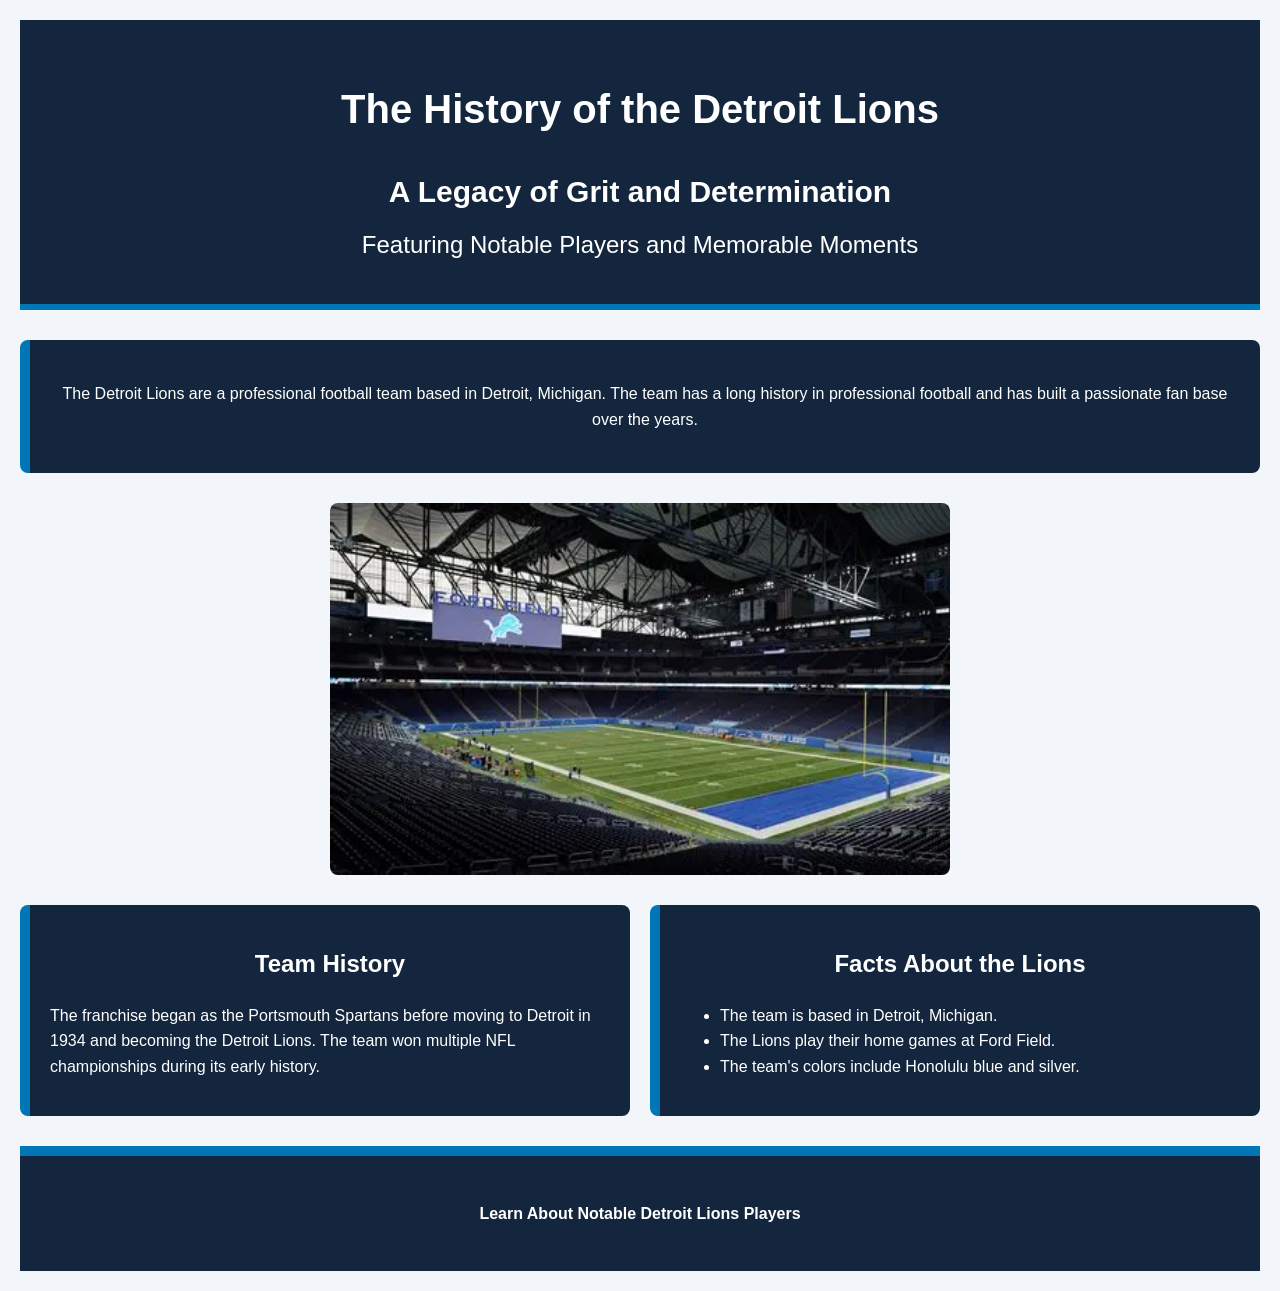
==== index.html @ 49e9519b "fixed structure + lighthouse messages on page" ====
<!DOCTYPE html>
<html lang="en">
<head>
    <meta charset="UTF-8">
    <title>History of the Detroit Lions</title>
    <link rel="stylesheet" href="./css/style.css">

    <meta name="viewport"
      content="width=device-width, initial-scale=1.0">

      <meta name="description"
        content="Explore the history of the Detroit Lions, including notable players, memorable moments, and interesting team facts.">
</head>

<body>

   <!-- Main heading -->
<header>
    <h1 id="main-title">
        The History of the Detroit Lions
    </h1>

    <p class="header-subtitle">
        A Legacy of Grit and Determination
    </p>

    <p class="header-description">
        Featuring Notable Players and Memorable Moments
    </p>
</header>

    <main>

        <section id="lions-introduction">
    <p>
        The Detroit Lions are a professional football
        team based in Detroit, Michigan. The team
        has a long history in professional football
        and has built a passionate fan base over
        the years.
    </p>
</section>

        <!-- Ford Field image -->
        <img
            src="images/ford.field.webp" 
            alt="Ford Field, home of the Detroit Lions"
            width="50%"
        />

        <!-- Flexbox container -->
        <div class="flex-container">

            <!-- History section -->
            <section id="team-history">
                <h2 class="subheader">Team History</h2>

                <p>
                    The franchise began as the Portsmouth
                    Spartans before moving to Detroit in
                    1934 and becoming the Detroit Lions.
                    The team won multiple NFL championships
                    during its early history.
                </p>
            </section>

            <!-- Facts section -->
            <section id="lions-facts">
                <h2 class="subheader">
                    Facts About the Lions
                </h2>

                <ul>
                    <li>
                        The team is based in Detroit, Michigan.
                    </li>
                    <li>
                        The Lions play their home games
                        at Ford Field.
                    </li>
                    <li>
                        The team's colors include
                        Honolulu blue and silver.
                    </li>
                </ul>
            </section>

        </div>

    </main>

    <!-- Navigation footer -->
    <footer>
        <a class="button" href="page2.html">
            Learn About Notable Detroit Lions Players
        </a>
    </footer>

</body>
</html>
---- css/style.css ----
/* Apply a font to the entire website */
* {
    font-family: Arial, sans-serif;
    box-sizing: border-box;
}

/* Style the background */
body {
    background-color: #F2F6FA;
    color: #14263D;
    margin: 0;
    padding: 20px;
    line-height: 1.6;
}

/* Style the header */
header {
    background-color: #14263D;
    color: #FFFFFF;
    text-align: center;
    padding: 30px;
    border-bottom: 6px solid #0076B6;
}

/* Style the header subtitle */
.header-subtitle {
    font-size: 30px;
    color: #FFFFFF;
    font-weight: bold;
    text-align: center;
    margin: 10px 0;
}

/* Style the header description */
.header-description {
    font-size: 24px;
    color: #FFFFFF;
    text-align: center;
    margin: 10px 0;
}

/* Center images and round their corners */
img {
    width: 50%;
    max-width: 100%;
    height: auto;
    border-radius: 8px;
    display: block;
    margin: auto;
}

/* Style image captions */
figcaption {
    color: #263B53;
    text-align: center;
    margin-top: 10px;
}

/* Style list subheaders */
.subheader {
    font-weight: bold;
    font-size: 24px;
    text-align: center;
}

/* Style navigation buttons */
.button {
    background-color: #14263D;
    color: #FFFFFF;
    padding: 15px;
    text-align: center;
    text-decoration: none;
    font-size: 16px;
    display: inline-block;
    margin: 10px;
    border-radius: 8px;
    font-weight: bold;
}

/* Change button color when hovering */
.button:hover {
    background-color: #005A8B;
    color: #FFFFFF;
}

/* Improve keyboard navigation */
.button:focus-visible {
    outline: 3px solid #0076B6;
    outline-offset: 3px;
}

/* Style the main title */
#main-title {
    font-size: 40px;
    color: #FFFFFF;
}

/* Arrange the two sections side by side */
.flex-container {
    display: flex;
    gap: 20px;
    margin-top: 30px;
    align-items: stretch;
}

/* Style the history section */
#team-history {
    background-color: #14263D;
    color: #FFF;
    padding: 20px;
    border-left: 10px solid #0076B6;
    border-radius: 8px;
    flex: 1;
}

/* Style the facts section */
#lions-facts {
    background-color: #14263D;
    color: #FFFFFF;
    padding: 20px;
     border-left: 10px solid #0076B6;
    border-radius: 8px;
    border-radius: 8px;
    flex: 1;
}

/* Keep section headings readable */
#team-history .subheader,
#lions-facts .subheader,
#players-intro .subheader,
#notable-players .subheader {
    color: #FFFFFF;
}

/* Style the footer */
footer {
    background-color: #14263D;
    color: #FFFFFF;
    text-align: center;
    padding: 20px;
    margin-top: 30px;
    border-top: 10px solid #0076B6;
}

/* Style the players introduction */
#players-intro {
    background-color: #14263D;
    color: #FFFFFF;
    padding: 20px;
    border-left: 10px solid #0076B6;
    border-radius: 8px;
    flex: 1;
}

/* Style the notable players section */
#notable-players {
    background-color: #14263D;
    color: #FFFFFF;
    padding: 20px;
    border-radius: 10px;
    flex: 1;
}

/* Mobile-friendly layout */
@media (max-width: 650px) {

    /* Stack sections vertically */
    .flex-container {
        flex-direction: column;
        align-items: stretch;
    }

    .flex-container > section {
        flex: 1 1 auto;
        width: 100%;
    }

    /* Adjust the main title */
    #main-title {
        font-size: 28px;
    }

    /* Adjust the header subtitle */
    .header-subtitle {
        font-size: 22px;
    }

    /* Adjust the header description */
    .header-description {
        font-size: 18px;
    }

    /* Reduce spacing */
    header {
        padding: 20px 10px;
    }

    body {
        padding: 10px;
    }

    /* Make images responsive */
    img {
        width: 100%;
        height: auto;
    }

    /* Adjust navigation buttons */
    .button {
        display: block;
        margin: 10px auto;
        max-width: 100%;
    }
}

/* Style the Lions introduction */
#lions-introduction {
    background-color: #14263D;
    color: #FFFFFF;
    text-align: center;
    padding: 25px;
    margin: 30px auto;
    border-left: 10px solid #0076B6;
    border-radius: 8px;
}
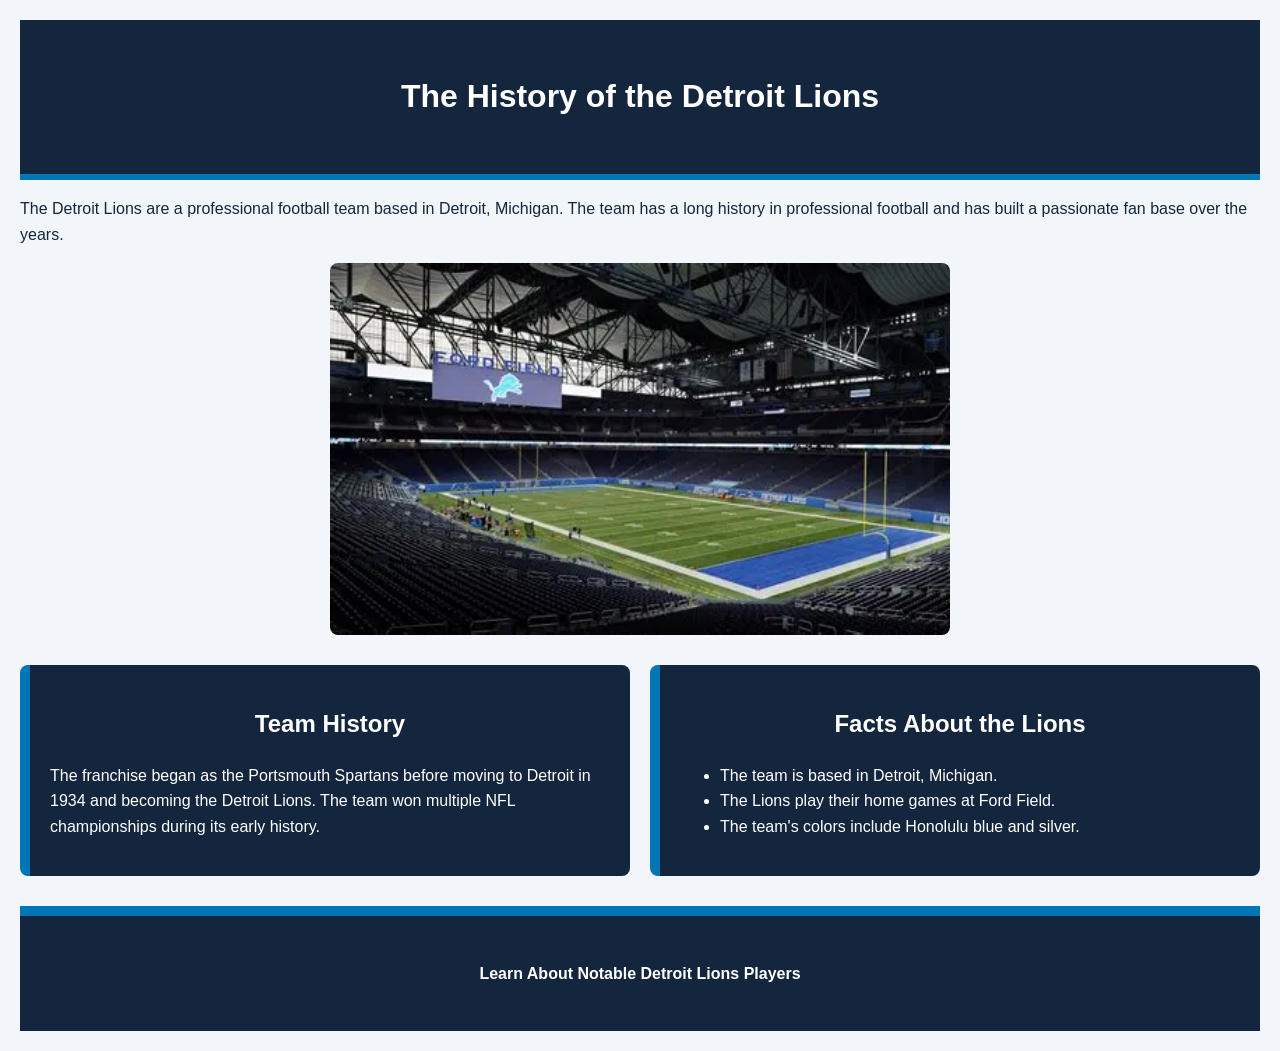
==== commit 016d2d40: "Add meta description for SEO" ====
--- a/index.html
+++ b/index.html
@@ -1,3 +1,4 @@
+
 <!DOCTYPE html>
 <html lang="en">
 <head>
@@ -5,47 +6,32 @@
     <title>History of the Detroit Lions</title>
     <link rel="stylesheet" href="./css/style.css">
 
-    <meta name="viewport"
-      content="width=device-width, initial-scale=1.0">
-
       <meta name="description"
         content="Explore the history of the Detroit Lions, including notable players, memorable moments, and interesting team facts.">
 </head>
 
 <body>
 
-   <!-- Main heading -->
-<header>
-    <h1 id="main-title">
-        The History of the Detroit Lions
-    </h1>
-
-    <p class="header-subtitle">
-        A Legacy of Grit and Determination
-    </p>
-
-    <p class="header-description">
-        Featuring Notable Players and Memorable Moments
-    </p>
-</header>
+    <!-- Main heading -->
+    <header>
+        <h1>The History of the Detroit Lions</h1>
+    </header>
 
     <main>
 
-        <section id="lions-introduction">
-    <p>
-        The Detroit Lions are a professional football
-        team based in Detroit, Michigan. The team
-        has a long history in professional football
-        and has built a passionate fan base over
-        the years.
-    </p>
-</section>
+        <!-- Introduction -->
+        <p>
+            The Detroit Lions are a professional football team
+            based in Detroit, Michigan. The team has a long
+            history in professional football and has built
+            a passionate fan base over the years.
+        </p>
 
         <!-- Ford Field image -->
         <img
-            src="images/ford.field.webp" 
+            src="images/ford.field.webp"
             alt="Ford Field, home of the Detroit Lions"
-            width="50%"
+            width="500"
         />
 
         <!-- Flexbox container -->
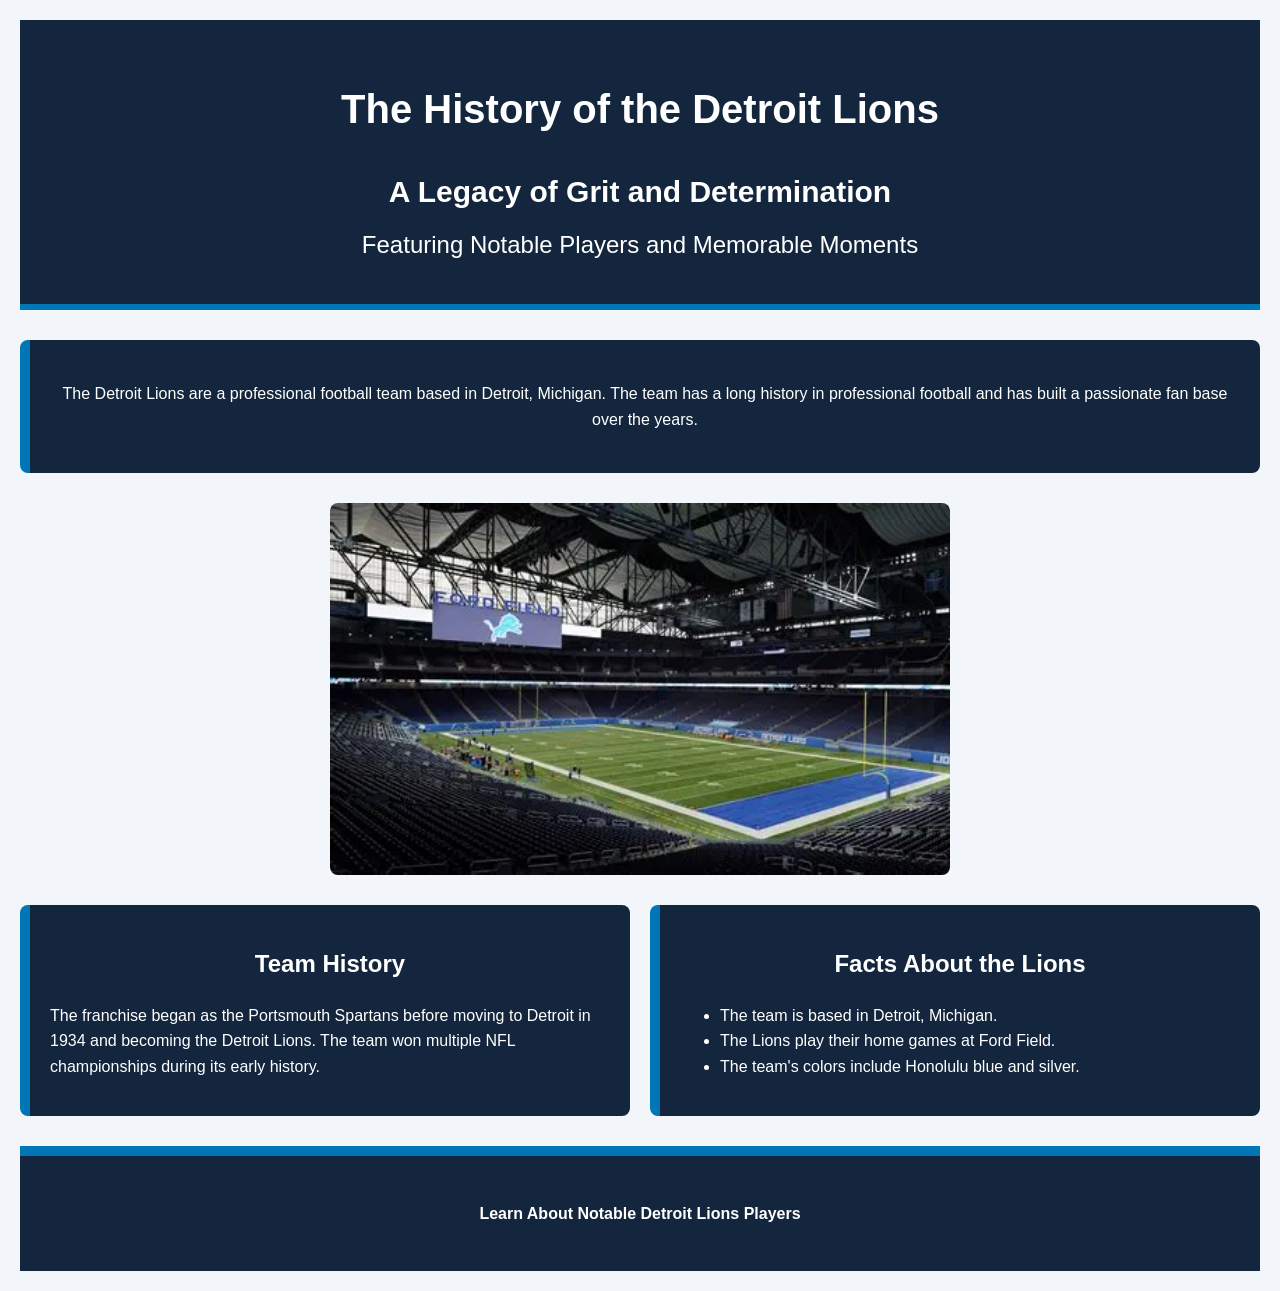
==== commit 6e41ce7d: "Improve accessibility and color contrast" ====
--- a/index.html
+++ b/index.html
@@ -12,20 +12,32 @@
 
 <body>
 
-    <!-- Main heading -->
-    <header>
-        <h1>The History of the Detroit Lions</h1>
-    </header>
+   <!-- Main heading -->
+<header>
+    <h1 id="main-title">
+        The History of the Detroit Lions
+    </h1>
+
+    <p class="header-subtitle">
+        A Legacy of Grit and Determination
+    </p>
+
+    <p class="header-description">
+        Featuring Notable Players and Memorable Moments
+    </p>
+</header>
 
     <main>
 
-        <!-- Introduction -->
-        <p>
-            The Detroit Lions are a professional football team
-            based in Detroit, Michigan. The team has a long
-            history in professional football and has built
-            a passionate fan base over the years.
-        </p>
+        <section id="lions-introduction">
+    <p>
+        The Detroit Lions are a professional football
+        team based in Detroit, Michigan. The team
+        has a long history in professional football
+        and has built a passionate fan base over
+        the years.
+    </p>
+</section>
 
         <!-- Ford Field image -->
         <img
--- a/css/style.css
+++ b/css/style.css
@@ -143,6 +143,14 @@
     border-top: 10px solid #0076B6;
 }
 
+/* Keep the layout readable on smaller screens */
+@media (max-width: 650px) {
+    .flex-container {
+        flex-direction: column;
+    }
+}
+
+
 /* Style the players introduction */
 #players-intro {
     background-color: #14263D;
@@ -162,58 +170,6 @@
     flex: 1;
 }
 
-/* Mobile-friendly layout */
-@media (max-width: 650px) {
-
-    /* Stack sections vertically */
-    .flex-container {
-        flex-direction: column;
-        align-items: stretch;
-    }
-
-    .flex-container > section {
-        flex: 1 1 auto;
-        width: 100%;
-    }
-
-    /* Adjust the main title */
-    #main-title {
-        font-size: 28px;
-    }
-
-    /* Adjust the header subtitle */
-    .header-subtitle {
-        font-size: 22px;
-    }
-
-    /* Adjust the header description */
-    .header-description {
-        font-size: 18px;
-    }
-
-    /* Reduce spacing */
-    header {
-        padding: 20px 10px;
-    }
-
-    body {
-        padding: 10px;
-    }
-
-    /* Make images responsive */
-    img {
-        width: 100%;
-        height: auto;
-    }
-
-    /* Adjust navigation buttons */
-    .button {
-        display: block;
-        margin: 10px auto;
-        max-width: 100%;
-    }
-}
-
 /* Style the Lions introduction */
 #lions-introduction {
     background-color: #14263D;
@@ -223,4 +179,4 @@
     margin: 30px auto;
     border-left: 10px solid #0076B6;
     border-radius: 8px;
-}+}
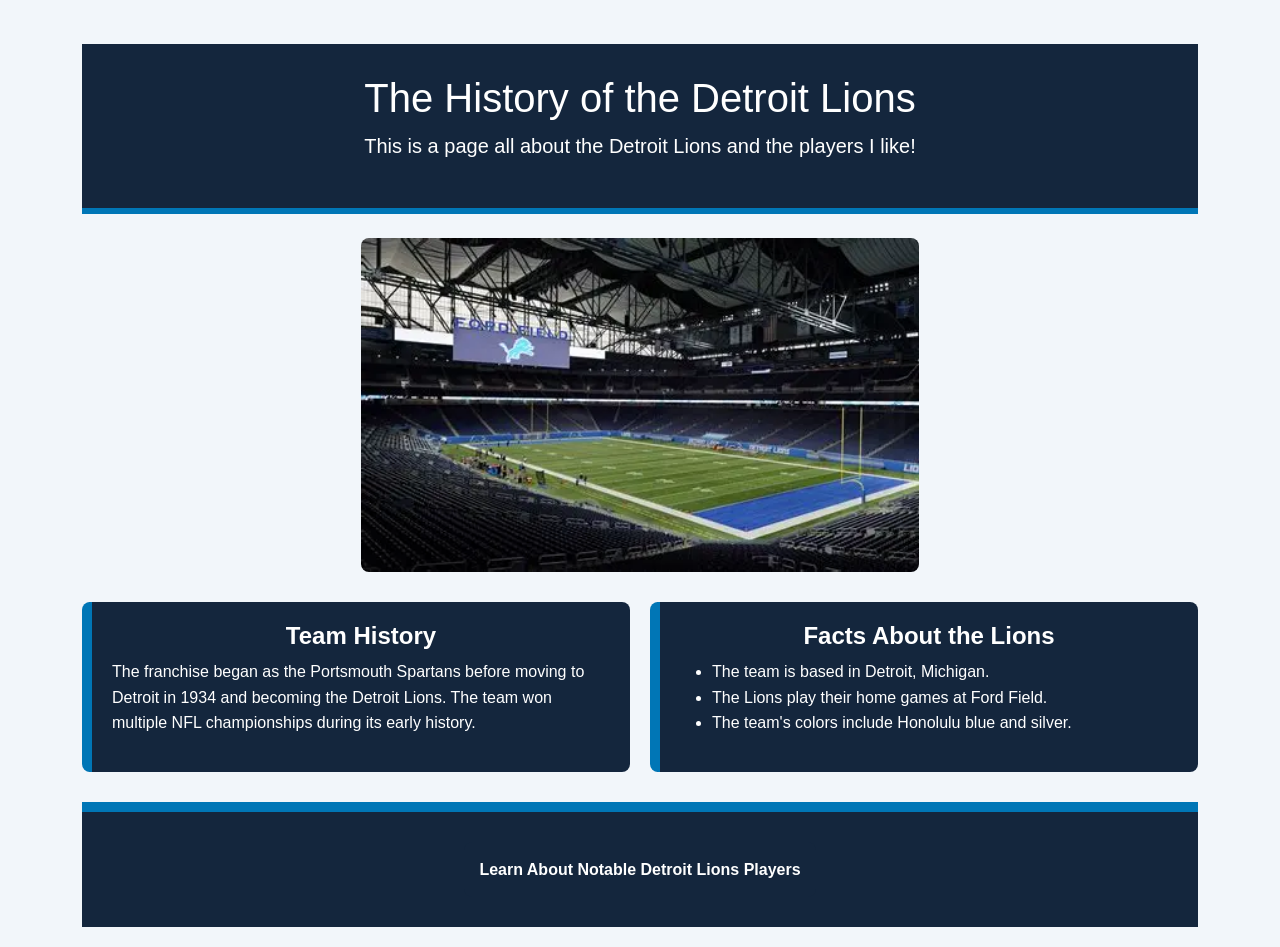
==== commit 7e8fd2e9: "Add Bootstrap CDN to HTML pages" ====
--- a/index.html
+++ b/index.html
@@ -1,10 +1,20 @@
-
 <!DOCTYPE html>
 <html lang="en">
 <head>
     <meta charset="UTF-8">
     <title>History of the Detroit Lions</title>
+
+    <!-- Link to Bootstrap -->
+  <link href="https://cdn.jsdelivr.net/npm/bootstrap@5.3.3/dist/css/bootstrap.min.css" rel="stylesheet" integrity="sha384-QWTKZyjpPEjISv5WaRU9OFeRpok6YctnYmDr5pNlyT2bRjXh0JMhjY6hW+ALEwIH" crossorigin="anonymous">
+  
+  <!-- Link to Your Custom Stylesheet -->
+  <!-- <link rel="stylesheet" href="css/style.css"> -->
+</head>
+
     <link rel="stylesheet" href="./css/style.css">
+
+    <meta name="viewport"
+      content="width=device-width, initial-scale=1.0">
 
       <meta name="description"
         content="Explore the history of the Detroit Lions, including notable players, memorable moments, and interesting team facts.">
@@ -12,8 +22,24 @@
 
 <body>
 
+    <body>
+  <div class="container mt-4">
+
    <!-- Main heading -->
-<header>
+
+   <header class="text-center mb-4">
+    <h1 id="main-title">
+        The History of the Detroit Lions
+    </h1>
+
+    <p class="lead">
+        This is a page all about the Detroit Lions and the players I like!
+    </p>
+</header>
+
+   <!-- Old CSS Header 
+   <header>
+
     <h1 id="main-title">
         The History of the Detroit Lions
     </h1>
@@ -41,9 +67,9 @@
 
         <!-- Ford Field image -->
         <img
-            src="images/ford.field.webp"
+            src="images/ford.field.webp" 
             alt="Ford Field, home of the Detroit Lions"
-            width="500"
+            width="50%"
         />
 
         <!-- Flexbox container -->
--- a/css/style.css
+++ b/css/style.css
@@ -143,14 +143,6 @@
     border-top: 10px solid #0076B6;
 }
 
-/* Keep the layout readable on smaller screens */
-@media (max-width: 650px) {
-    .flex-container {
-        flex-direction: column;
-    }
-}
-
-
 /* Style the players introduction */
 #players-intro {
     background-color: #14263D;
@@ -180,3 +172,54 @@
     border-left: 10px solid #0076B6;
     border-radius: 8px;
 }
+/* Mobile-friendly layout */
+@media (max-width: 650px) {
+
+    /* Stack sections vertically */
+    .flex-container {
+        flex-direction: column;
+        align-items: stretch;
+    }
+
+    .flex-container > section {
+        flex: 1 1 auto;
+        width: 100%;
+    }
+
+    /* Adjust the main title */
+    #main-title {
+        font-size: 28px;
+    }
+
+    /* Adjust the header subtitle */
+    .header-subtitle {
+        font-size: 22px;
+    }
+
+    /* Adjust the header description */
+    .header-description {
+        font-size: 18px;
+    }
+
+    /* Reduce spacing */
+    header {
+        padding: 20px 10px;
+    }
+
+    body {
+        padding: 10px;
+    }
+
+    /* Make images responsive */
+    img {
+        width: 100%;
+        height: auto;
+    }
+
+    /* Adjust navigation buttons */
+    .button {
+        display: block;
+        margin: 10px auto;
+        max-width: 100%;
+    }
+}
--- a/css/style.css
+++ b/css/style.css
@@ -143,14 +143,6 @@
     border-top: 10px solid #0076B6;
 }
 
-/* Keep the layout readable on smaller screens */
-@media (max-width: 650px) {
-    .flex-container {
-        flex-direction: column;
-    }
-}
-
-
 /* Style the players introduction */
 #players-intro {
     background-color: #14263D;
@@ -180,3 +172,54 @@
     border-left: 10px solid #0076B6;
     border-radius: 8px;
 }
+/* Mobile-friendly layout */
+@media (max-width: 650px) {
+
+    /* Stack sections vertically */
+    .flex-container {
+        flex-direction: column;
+        align-items: stretch;
+    }
+
+    .flex-container > section {
+        flex: 1 1 auto;
+        width: 100%;
+    }
+
+    /* Adjust the main title */
+    #main-title {
+        font-size: 28px;
+    }
+
+    /* Adjust the header subtitle */
+    .header-subtitle {
+        font-size: 22px;
+    }
+
+    /* Adjust the header description */
+    .header-description {
+        font-size: 18px;
+    }
+
+    /* Reduce spacing */
+    header {
+        padding: 20px 10px;
+    }
+
+    body {
+        padding: 10px;
+    }
+
+    /* Make images responsive */
+    img {
+        width: 100%;
+        height: auto;
+    }
+
+    /* Adjust navigation buttons */
+    .button {
+        display: block;
+        margin: 10px auto;
+        max-width: 100%;
+    }
+}
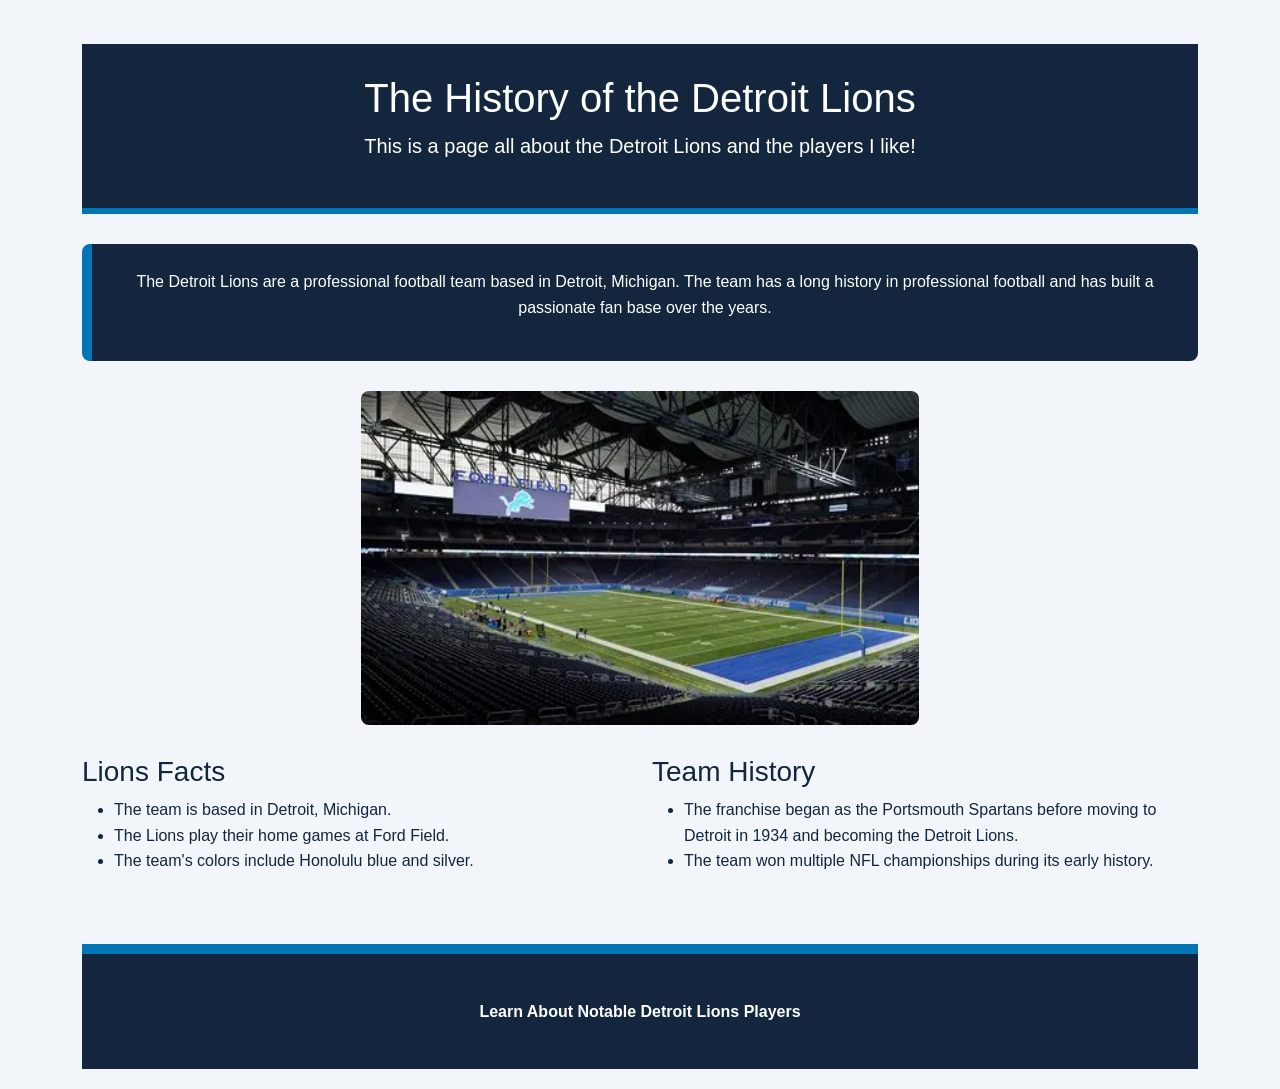
==== commit d51005c9: "Add Bootstrap grid and layout util" ====
--- a/index.html
+++ b/index.html
@@ -51,7 +51,8 @@
     <p class="header-description">
         Featuring Notable Players and Memorable Moments
     </p>
-</header>
+
+</header> -->
 
     <main>
 
@@ -75,7 +76,7 @@
         <!-- Flexbox container -->
         <div class="flex-container">
 
-            <!-- History section -->
+            <!-- Old CSS History section 
             <section id="team-history">
                 <h2 class="subheader">Team History</h2>
 
@@ -86,9 +87,29 @@
                     The team won multiple NFL championships
                     during its early history.
                 </p>
-            </section>
+            </section> -->
 
-            <!-- Facts section -->
+            <!-- Bootstrap version of facts and history -->
+           <div class="row">
+    <section class="col-md-6 mb-4">
+        <h3>Lions Facts</h3>
+        <ul>
+            <li>The team is based in Detroit, Michigan.</li>
+            <li>The Lions play their home games at Ford Field.</li>
+            <li>The team's colors include Honolulu blue and silver.</li>
+        </ul>
+    </section>
+
+    <section class="col-md-6 mb-4">
+        <h3>Team History</h3>
+        <ul>
+            <li>The franchise began as the Portsmouth Spartans before moving to Detroit in 1934 and becoming the Detroit Lions.</li>
+            <li>The team won multiple NFL championships during its early history.</li>
+        </ul>
+    </section>
+</div>
+
+            <!-- Old CSSFacts section
             <section id="lions-facts">
                 <h2 class="subheader">
                     Facts About the Lions
@@ -107,7 +128,7 @@
                         Honolulu blue and silver.
                     </li>
                 </ul>
-            </section>
+            </section> -->
 
         </div>
 
@@ -119,6 +140,13 @@
             Learn About Notable Detroit Lions Players
         </a>
     </footer>
-
+    
+    <!-- Old Navigation footer
+    <footer>
+        <a class="button" href="page2.html">
+            Learn About Notable Detroit Lions Players
+        </a>
+    </footer> -->
+  </div> <!-- Close container div -->
 </body>
 </html>
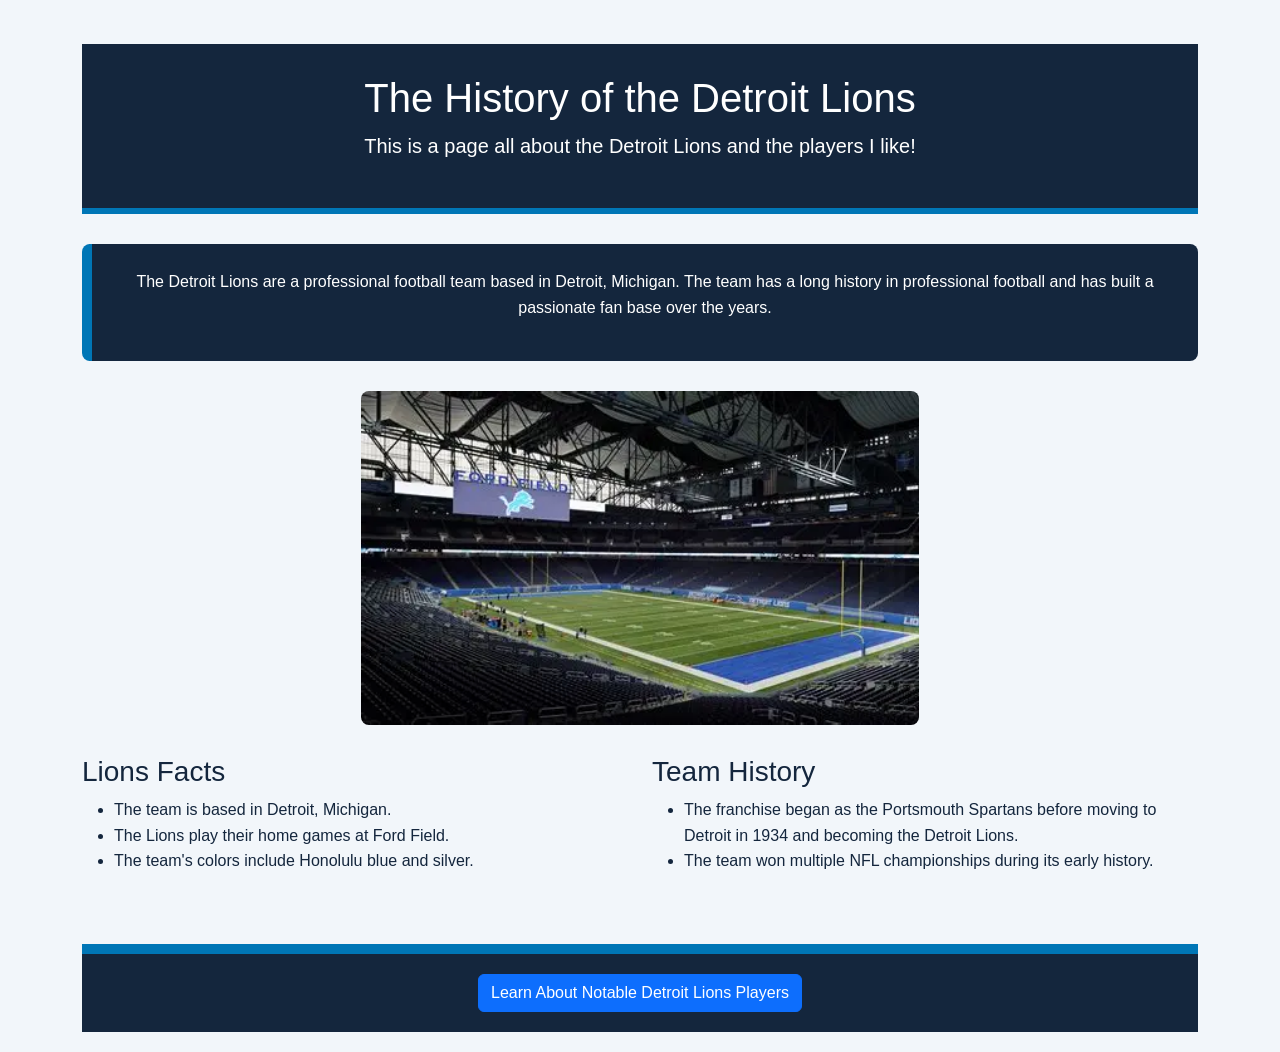
==== commit adcb4960: "Add Bootstrap buttons and footer styling" ====
--- a/index.html
+++ b/index.html
@@ -134,9 +134,10 @@
 
     </main>
 
-    <!-- Navigation footer -->
+
+    <!-- Bootstrap button -->
     <footer>
-        <a class="button" href="page2.html">
+        <a class="btn btn-primary" href="page2.html">
             Learn About Notable Detroit Lions Players
         </a>
     </footer>
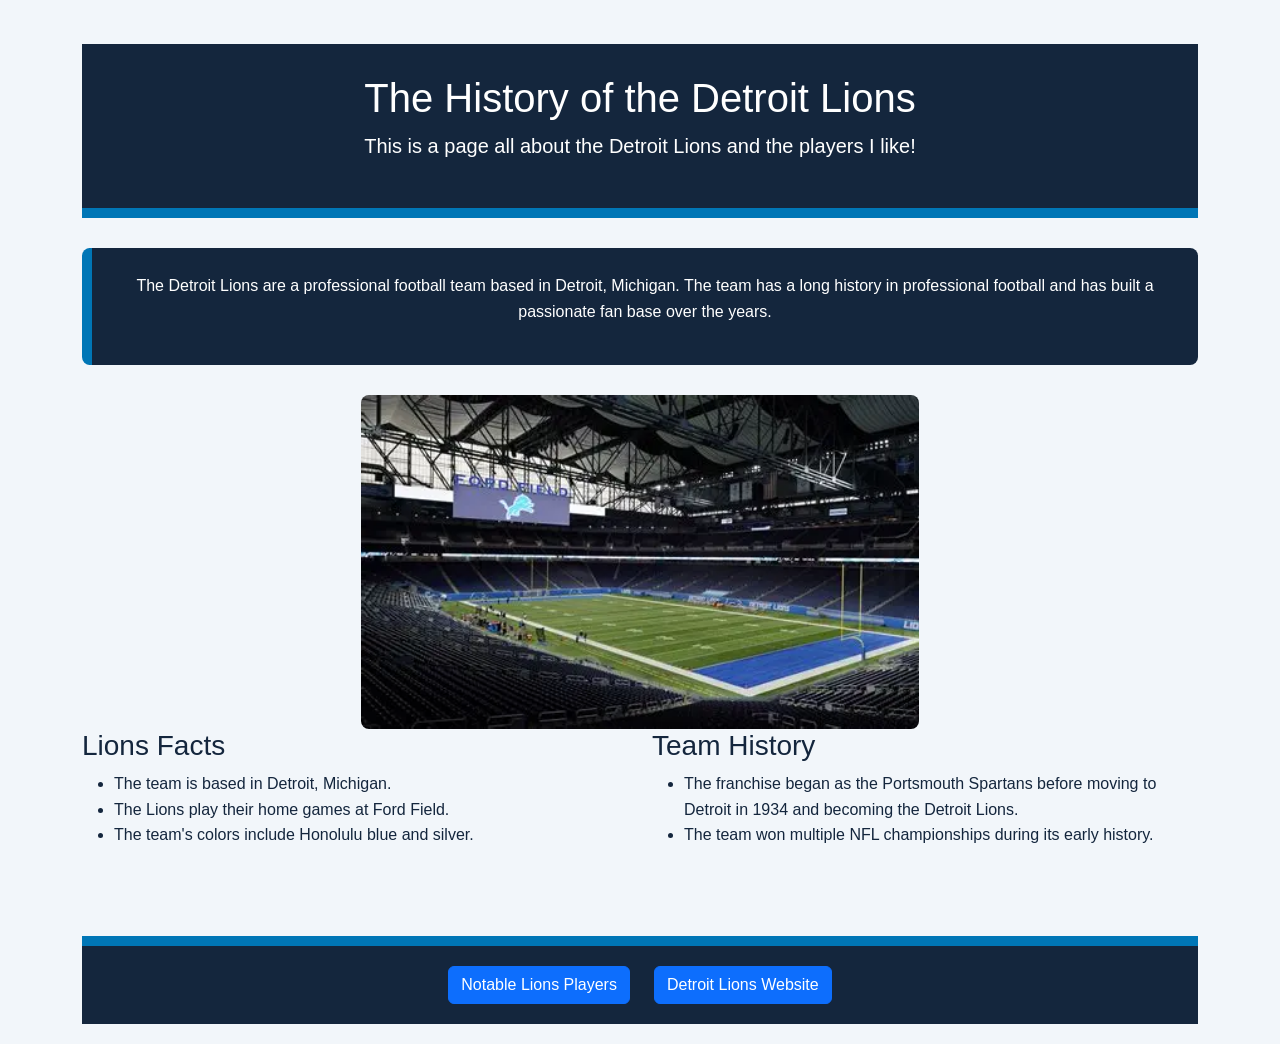
==== commit c1977444: "Clean up bootstrap, HTML and CSS" ====
--- a/index.html
+++ b/index.html
@@ -1,84 +1,94 @@
 <!DOCTYPE html>
 <html lang="en">
+
 <head>
     <meta charset="UTF-8">
+
+    <meta name="viewport"
+          content="width=device-width, initial-scale=1.0">
+
+    <meta name="description"
+          content="Explore the history of the Detroit Lions, including notable players, memorable moments, and interesting team facts.">
+
     <title>History of the Detroit Lions</title>
 
     <!-- Link to Bootstrap -->
-  <link href="https://cdn.jsdelivr.net/npm/bootstrap@5.3.3/dist/css/bootstrap.min.css" rel="stylesheet" integrity="sha384-QWTKZyjpPEjISv5WaRU9OFeRpok6YctnYmDr5pNlyT2bRjXh0JMhjY6hW+ALEwIH" crossorigin="anonymous">
-  
-  <!-- Link to Your Custom Stylesheet -->
-  <!-- <link rel="stylesheet" href="css/style.css"> -->
+    <link href="https://cdn.jsdelivr.net/npm/bootstrap@5.3.3/dist/css/bootstrap.min.css"
+          rel="stylesheet"
+          integrity="sha384-QWTKZyjpPEjISv5WaRU9OFeRpok6YctnYmDr5pNlyT2bRjXh0JMhjY6hW+ALEwIH"
+          crossorigin="anonymous">
+
+    <!-- Link to Your Custom Stylesheet -->
+    <link rel="stylesheet" href="./css/style.css">
+
 </head>
 
-    <link rel="stylesheet" href="./css/style.css">
-
-    <meta name="viewport"
-      content="width=device-width, initial-scale=1.0">
-
-      <meta name="description"
-        content="Explore the history of the Detroit Lions, including notable players, memorable moments, and interesting team facts.">
-</head>
-
 <body>
 
-    <body>
-  <div class="container mt-4">
-
-   <!-- Main heading -->
-
-   <header class="text-center mb-4">
-    <h1 id="main-title">
-        The History of the Detroit Lions
-    </h1>
-
-    <p class="lead">
-        This is a page all about the Detroit Lions and the players I like!
-    </p>
-</header>
-
-   <!-- Old CSS Header 
-   <header>
-
-    <h1 id="main-title">
-        The History of the Detroit Lions
-    </h1>
-
-    <p class="header-subtitle">
-        A Legacy of Grit and Determination
-    </p>
-
-    <p class="header-description">
-        Featuring Notable Players and Memorable Moments
-    </p>
-
-</header> -->
-
-    <main>
-
-        <section id="lions-introduction">
-    <p>
-        The Detroit Lions are a professional football
-        team based in Detroit, Michigan. The team
-        has a long history in professional football
-        and has built a passionate fan base over
-        the years.
-    </p>
-</section>
-
-        <!-- Ford Field image -->
-        <img
-            src="images/ford.field.webp" 
-            alt="Ford Field, home of the Detroit Lions"
-            width="50%"
-        />
-
-        <!-- Flexbox container -->
-        <div class="flex-container">
-
-            <!-- Old CSS History section 
+    <div class="container mt-4">
+
+        <!-- Main heading -->
+        <header class="text-center mb-4">
+
+            <h1 id="main-title">
+                The History of the Detroit Lions
+            </h1>
+
+            <p class="lead">
+                This is a page all about the Detroit Lions and the players I like!
+            </p>
+
+        </header>
+
+
+        <!-- Old CSS Header
+        <header>
+
+            <h1 id="main-title">
+                The History of the Detroit Lions
+            </h1>
+
+            <p class="header-subtitle">
+                A Legacy of Grit and Determination
+            </p>
+
+            <p class="header-description">
+                Featuring Notable Players and Memorable Moments
+            </p>
+
+        </header>
+        -->
+
+
+        <main>
+
+            <section id="lions-introduction">
+
+                <p>
+                    The Detroit Lions are a professional football
+                    team based in Detroit, Michigan. The team
+                    has a long history in professional football
+                    and has built a passionate fan base over
+                    the years.
+                </p>
+
+            </section>
+
+
+            <!-- Ford Field image -->
+            <img
+                src="images/ford.field.webp"
+                alt="Ford Field, home of the Detroit Lions"
+                width="50%"
+            >
+
+
+            <!-- Old CSS History section
             <section id="team-history">
-                <h2 class="subheader">Team History</h2>
+
+                <h2 class="subheader">
+                    Team History
+                </h2>
 
                 <p>
                     The franchise began as the Portsmouth
@@ -87,30 +97,60 @@
                     The team won multiple NFL championships
                     during its early history.
                 </p>
-            </section> -->
-
-            <!-- Bootstrap version of facts and history -->
-           <div class="row">
-    <section class="col-md-6 mb-4">
-        <h3>Lions Facts</h3>
-        <ul>
-            <li>The team is based in Detroit, Michigan.</li>
-            <li>The Lions play their home games at Ford Field.</li>
-            <li>The team's colors include Honolulu blue and silver.</li>
-        </ul>
-    </section>
-
-    <section class="col-md-6 mb-4">
-        <h3>Team History</h3>
-        <ul>
-            <li>The franchise began as the Portsmouth Spartans before moving to Detroit in 1934 and becoming the Detroit Lions.</li>
-            <li>The team won multiple NFL championships during its early history.</li>
-        </ul>
-    </section>
-</div>
-
-            <!-- Old CSSFacts section
+
+            </section>
+            -->
+
+
+            <!-- Bootstrap version of Facts and History -->
+            <div class="row">
+
+                <section class="col-md-6 mb-4">
+
+                    <h3>Lions Facts</h3>
+
+                    <ul>
+                        <li>
+                            The team is based in Detroit, Michigan.
+                        </li>
+
+                        <li>
+                            The Lions play their home games at Ford Field.
+                        </li>
+
+                        <li>
+                            The team's colors include Honolulu blue and silver.
+                        </li>
+                    </ul>
+
+                </section>
+
+
+                <section class="col-md-6 mb-4">
+
+                    <h3>Team History</h3>
+
+                    <ul>
+                        <li>
+                            The franchise began as the Portsmouth Spartans
+                            before moving to Detroit in 1934 and becoming
+                            the Detroit Lions.
+                        </li>
+
+                        <li>
+                            The team won multiple NFL championships during
+                            its early history.
+                        </li>
+                    </ul>
+
+                </section>
+
+            </div>
+
+
+            <!-- Old CSS Facts section
             <section id="lions-facts">
+
                 <h2 class="subheader">
                     Facts About the Lions
                 </h2>
@@ -119,35 +159,57 @@
                     <li>
                         The team is based in Detroit, Michigan.
                     </li>
+
                     <li>
                         The Lions play their home games
                         at Ford Field.
                     </li>
+
                     <li>
                         The team's colors include
                         Honolulu blue and silver.
                     </li>
                 </ul>
-            </section> -->
-
-        </div>
-
-    </main>
-
-
-    <!-- Bootstrap button -->
-    <footer>
-        <a class="btn btn-primary" href="page2.html">
-            Learn About Notable Detroit Lions Players
-        </a>
-    </footer>
-    
-    <!-- Old Navigation footer
-    <footer>
-        <a class="button" href="page2.html">
-            Learn About Notable Detroit Lions Players
-        </a>
-    </footer> -->
-  </div> <!-- Close container div -->
+
+            </section>
+            -->
+
+        </main>
+
+
+        <!-- Bootstrap Footer -->
+        <footer class="mt-5">
+
+            <nav class="d-flex justify-content-center gap-4">
+
+                <a href="page2.html" class="btn btn-primary">
+                    Notable Lions Players
+                </a>
+
+                <a href="https://www.detroitlions.com/"
+                   class="btn btn-primary"
+                   target="_blank"
+                   rel="noopener noreferrer">
+                    Detroit Lions Website
+                </a>
+
+            </nav>
+
+        </footer>
+
+
+        <!-- Old Navigation Footer
+        <footer>
+
+            <a class="button" href="page2.html">
+                Learn About Notable Detroit Lions Players
+            </a>
+
+        </footer>
+        -->
+
+    </div>
+
 </body>
+
 </html>
--- a/css/style.css
+++ b/css/style.css
@@ -1,4 +1,3 @@
-
 /* Apply a font to the entire website */
 * {
     font-family: Arial, sans-serif;
@@ -20,7 +19,7 @@
     color: #FFFFFF;
     text-align: center;
     padding: 30px;
-    border-bottom: 6px solid #0076B6;
+    border-bottom: 10px solid #0076B6;
 }
 
 /* Style the header subtitle */
@@ -64,7 +63,7 @@
     text-align: center;
 }
 
-/* Style navigation buttons */
+/* Style navigation buttons (OLD CSS section) 
 .button {
     background-color: #14263D;
     color: #FFFFFF;
@@ -77,18 +76,21 @@
     border-radius: 8px;
     font-weight: bold;
 }
-
-/* Change button color when hovering */
+    */
+
+/* Change button color when hovering (OLD CSS section) 
 .button:hover {
     background-color: #005A8B;
     color: #FFFFFF;
 }
-
-/* Improve keyboard navigation */
+*/
+
+/* Improve keyboard navigation (OLD CSS section) 
 .button:focus-visible {
     outline: 3px solid #0076B6;
     outline-offset: 3px;
 }
+*/
 
 /* Style the main title */
 #main-title {
@@ -104,7 +106,7 @@
     align-items: stretch;
 }
 
-/* Style the history section */
+/* Style the history section (OLD CSS section)
 #team-history {
     background-color: #14263D;
     color: #FFF;
@@ -113,21 +115,20 @@
     border-radius: 8px;
     flex: 1;
 }
-
-/* Style the facts section */
+*/
+
+/* Style the facts section (OLD CSS section)
 #lions-facts {
     background-color: #14263D;
     color: #FFFFFF;
     padding: 20px;
      border-left: 10px solid #0076B6;
     border-radius: 8px;
-    border-radius: 8px;
-    flex: 1;
-}
+    flex: 1;
+}
+*/
 
 /* Keep section headings readable */
-#team-history .subheader,
-#lions-facts .subheader,
 #players-intro .subheader,
 #notable-players .subheader {
     color: #FFFFFF;
@@ -158,7 +159,8 @@
     background-color: #14263D;
     color: #FFFFFF;
     padding: 20px;
-    border-radius: 10px;
+    border-left: 10px solid #0076B6;
+    border-radius: 8px;
     flex: 1;
 }
 
@@ -216,10 +218,11 @@
         height: auto;
     }
 
-    /* Adjust navigation buttons */
+    /* Adjust navigation buttons (OLD CSS Butoon)
     .button {
         display: block;
         margin: 10px auto;
         max-width: 100%;
     }
-}+}
+    */
